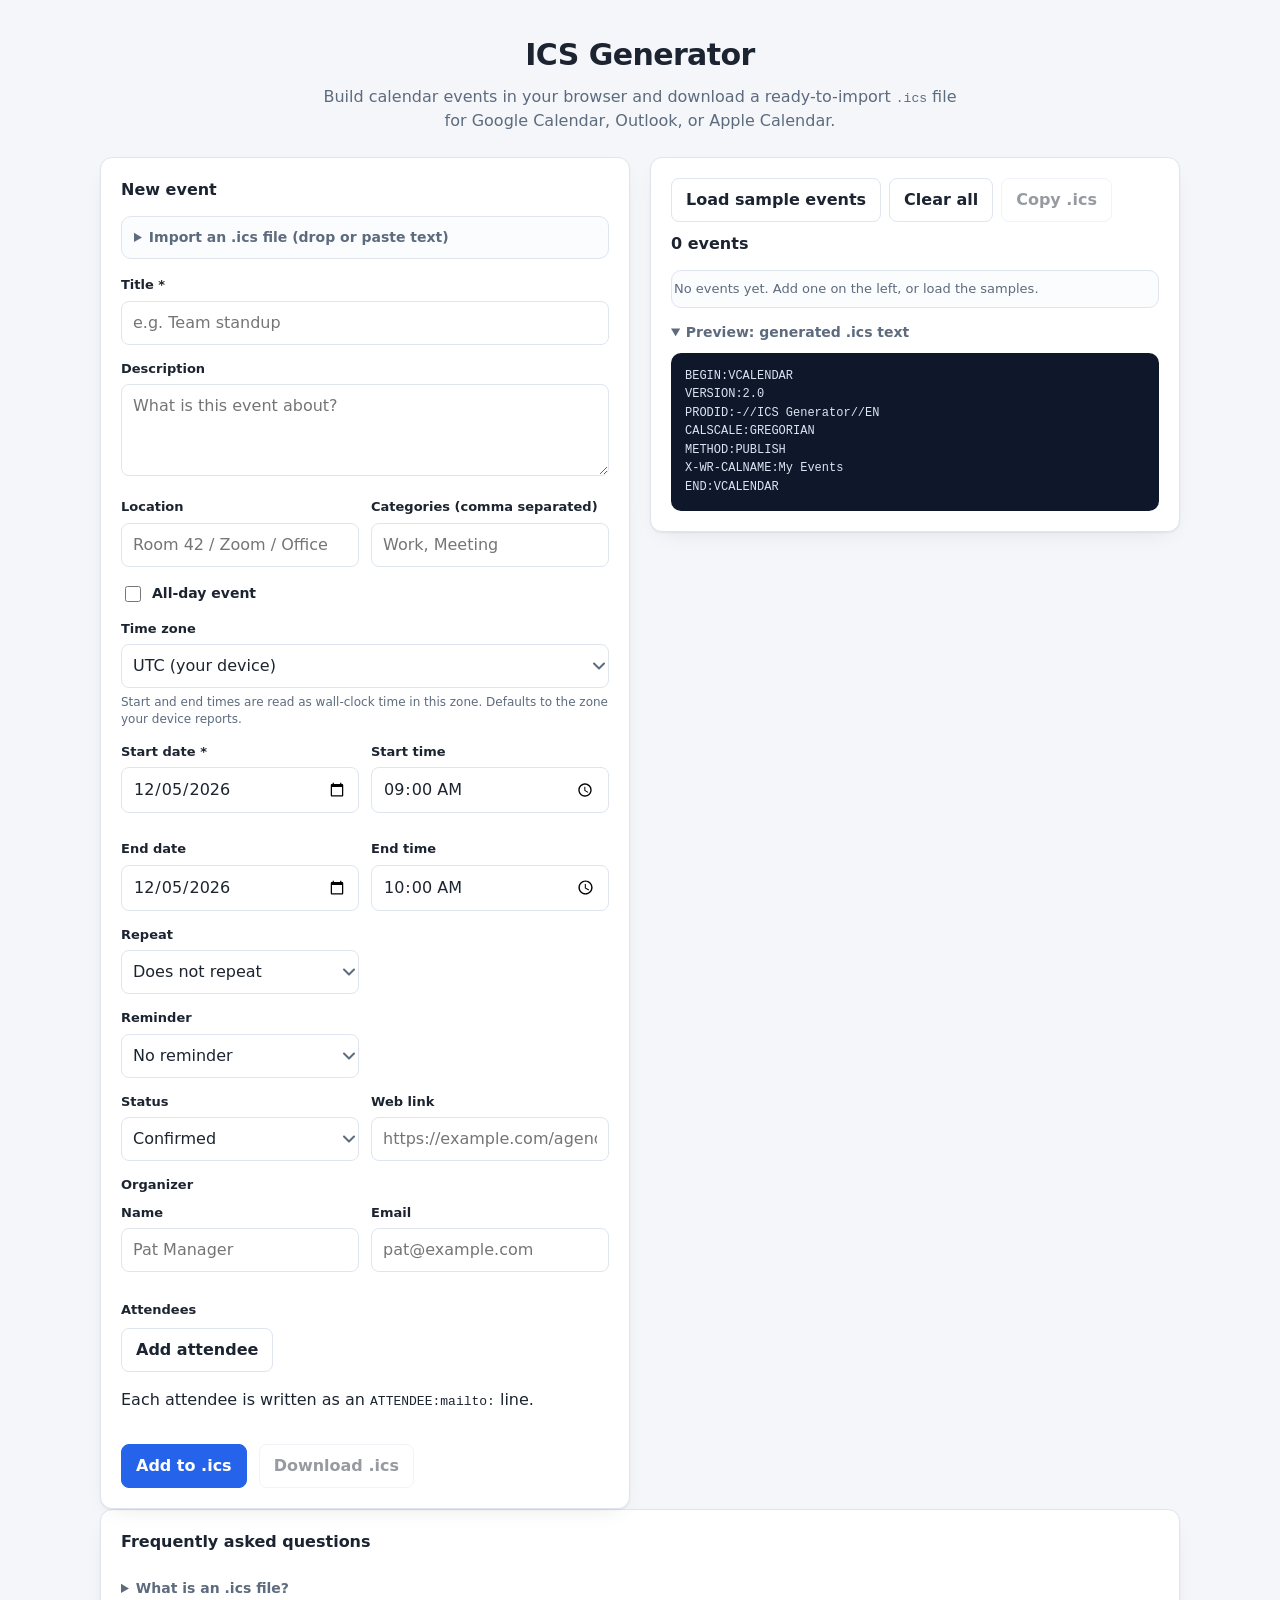
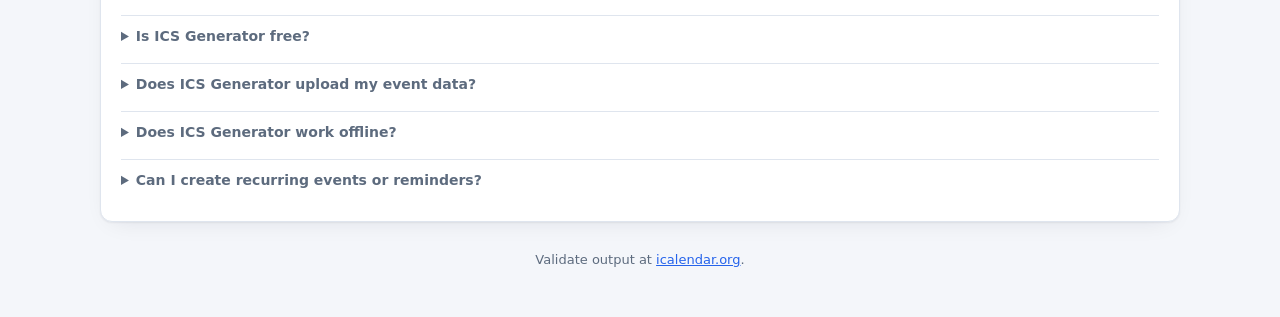
==== index.html @ cc7fb4f1 "ux: make the FAQ collapsible and trim the footer Each FAQ entry is now a <details> closed by default" ====
<!DOCTYPE html>
<html lang="en">
<head>
<meta charset="utf-8">
<meta name="viewport" content="width=device-width, initial-scale=1">
<!-- static.cloudflareinsights.com (beacon script) and cloudflareinsights.com
     (its reporting endpoint) are the only third-party sources allowed: they
     power the cookie-free Cloudflare Web Analytics visit counter that Pages
     auto-injects. It never sees form or event data. Remove both if analytics
     are ever disabled on the host. -->
<meta http-equiv="Content-Security-Policy" content="default-src 'none'; script-src 'self' file: https://static.cloudflareinsights.com; style-src 'self' file:; img-src data:; connect-src https://cloudflareinsights.com; font-src 'none'; object-src 'none'; base-uri 'none'; form-action 'none'">
<title>ICS Generator — Free iCalendar (.ics) Generator, No Sign-Up</title>
<meta name="description" content="Create iCalendar (.ics) files free in your browser. No sign-up, no uploads — import into Google Calendar, Outlook & Apple Calendar. 100% client-side.">
<!-- Canonical and social URLs target the live site: Cloudflare Pages. If you
     ever publish under a custom domain, update canonical/og:url/og:image. -->
<link rel="canonical" href="https://ics-gen.pages.dev/">
<meta property="og:type" content="website">
<meta property="og:site_name" content="ICS Generator">
<meta property="og:title" content="ICS Generator — Free iCalendar (.ics) Generator, No Sign-Up">
<meta property="og:description" content="Create iCalendar (.ics) files free in your browser. No sign-up, no uploads — import into Google Calendar, Outlook & Apple Calendar. 100% client-side.">
<meta property="og:url" content="https://ics-gen.pages.dev/">
<meta property="og:image" content="https://ics-gen.pages.dev/og-image.png">
<meta property="og:image:width" content="1200">
<meta property="og:image:height" content="630">
<meta property="og:image:alt" content="ICS Generator — free client-side iCalendar (.ics) generator">
<meta name="twitter:card" content="summary_large_image">
<meta name="twitter:title" content="ICS Generator — Free iCalendar (.ics) Generator, No Sign-Up">
<meta name="twitter:description" content="Create iCalendar (.ics) files free in your browser. No sign-up, no uploads — import into Google Calendar, Outlook & Apple Calendar.">
<meta name="twitter:image" content="https://ics-gen.pages.dev/og-image.png">
<!-- Empty data: favicon suppresses the default /favicon.ico request (no 404
     noise on static hosts, fully offline). If you ever add a real favicon
     file, extend img-src in the CSP above accordingly (it is data: only). -->
<link rel="icon" href="data:,">
<link rel="stylesheet" href="styles.css">

<script type="application/ld+json">
{
  "@context": "https://schema.org",
  "@type": "WebApplication",
  "name": "ICS Generator — Free iCalendar (.ics) Generator",
  "url": "https://ics-gen.pages.dev/",
  "description": "Free client-side iCalendar (.ics) file generator. Build calendar events in your browser and download a ready-to-import .ics file for Google Calendar, Outlook, or Apple Calendar. Nothing is uploaded.",
  "applicationCategory": "UtilityApplication",
  "operatingSystem": "Any (browser)",
  "browserRequirements": "Requires a modern browser (Blob, Intl.DateTimeFormat, Array.from)",
  "isAccessibleForFree": true,
  "offers": { "@type": "Offer", "price": "0", "priceCurrency": "USD" },
  "featureList": [
    "All-day, timed and multi-day events",
    "Recurring events (daily, weekly, monthly, yearly)",
    "Reminders (VALARM)",
    "Per-event reminder timing (minutes, hours, or days before the event)",
    "Attendees and organizer (mailto)",
    "URL, location, categories and status",
    "RFC 5545 escaping, 75-octet line folding, UTC/TZID timestamps",
    "Time zone selector (IANA names, defaults to your device zone)",
    "Import existing .ics files by drop, file picker, or pasted text",
    "Copies or downloads the .ics file; 100% client-side, no uploads"
  ]
}
</script>
<script type="application/ld+json">
{
  "@context": "https://schema.org",
  "@type": "FAQPage",
  "mainEntity": [
    {
      "@type": "Question",
      "name": "What is an .ics file?",
      "acceptedAnswer": { "@type": "Answer", "text": "An .ics file is the standard calendar format (RFC 5545) used to move events between calendars. Import it into Google Calendar, Outlook, Apple Calendar, or Thunderbird and the event appears in your calendar." }
    },
    {
      "@type": "Question",
      "name": "Is ICS Generator free?",
      "acceptedAnswer": { "@type": "Answer", "text": "Yes — free and open source (MIT), no sign-up and no account required." }
    },
    {
      "@type": "Question",
      "name": "Does ICS Generator upload my event data?",
      "acceptedAnswer": { "@type": "Answer", "text": "No. The page runs 100% in your browser — nothing you type ever leaves your device. The hosted site uses cookie-free Cloudflare Web Analytics to count visits (aggregate page views, referrers, and countries); your events and form data are never collected or sent anywhere." }
    },
    {
      "@type": "Question",
      "name": "Does ICS Generator work offline?",
      "acceptedAnswer": { "@type": "Answer", "text": "Yes. Open index.html directly from disk — zero requests of any kind. Hosted copies need no network for the app itself; the only extra request is Cloudflare's cookie-free visit counter." }
    },
    {
      "@type": "Question",
      "name": "Can I create recurring events or reminders?",
      "acceptedAnswer": { "@type": "Answer", "text": "Yes — daily, weekly, monthly and yearly recurrence with optional end dates, plus reminders set per event — minutes, hours, or days before the start (VALARM) — and all-day, timed and multi-day events with attendees." }
    }
  ]
}
</script>
</head>
<body>
<div class="wrap">
  <header>
    <h1>ICS Generator</h1>
    <p>Build calendar events in your browser and download a ready-to-import
    <code>.ics</code> file for Google Calendar, Outlook, or Apple Calendar.</p>
  </header>

  <main>
    <section class="panel" aria-labelledby="form-heading">
      <h2 id="form-heading">New event</h2>

      <details id="import-box">
        <summary>Import an .ics file (drop or paste text)</summary>
        <label id="drop-zone" class="drop-zone" for="import-file">
          <strong>Drop an .ics file here</strong>
          <span>or click to choose a file — nothing is uploaded</span>
          <input id="import-file" type="file" accept=".ics,text/calendar" hidden>
        </label>
        <div class="field">
          <label for="import-text">…or paste .ics text</label>
          <textarea id="import-text" rows="4" spellcheck="false" placeholder="BEGIN:VCALENDAR&#10;…&#10;END:VCALENDAR"></textarea>
        </div>
        <div class="form-actions">
          <button id="import-text-btn" class="btn" type="button">Import pasted text</button>
        </div>
        <p class="hint">Imported events are added to the list and preview; a
        single-event import also fills the form above.</p>
      </details>
      <p id="import-status" class="status-msg" role="status"></p>

      <form id="event-form" novalidate>
        <div class="field">
          <label for="title">Title *</label>
          <input id="title" type="text" placeholder="e.g. Team standup" required>
        </div>

        <div class="field">
          <label for="description">Description</label>
          <textarea id="description" rows="3" placeholder="What is this event about?"></textarea>
        </div>

        <div class="field-row">
          <div class="field">
            <label for="location">Location</label>
            <input id="location" type="text" placeholder="Room 42 / Zoom / Office">
          </div>
          <div class="field">
            <label for="categories">Categories (comma separated)</label>
            <input id="categories" type="text" placeholder="Work, Meeting">
          </div>
        </div>

        <label class="check"><input id="all-day" type="checkbox"> All-day event</label>

        <div class="field" id="field-timezone">
          <label for="timezone">Time zone</label>
          <select id="timezone" aria-describedby="timezone-hint"></select>
          <p class="hint" id="timezone-hint">Start and end times are read as wall-clock
          time in this zone. Defaults to the zone your device reports.</p>
        </div>

        <div class="field-row">
          <div class="field">
            <label for="start-date">Start date *</label>
            <input id="start-date" type="date" required>
          </div>
          <div class="field" id="field-start-time">
            <label for="start-time">Start time</label>
            <input id="start-time" type="time">
          </div>
          <div class="field">
            <label for="end-date">End date</label>
            <input id="end-date" type="date">
          </div>
          <div class="field" id="field-end-time">
            <label for="end-time">End time</label>
            <input id="end-time" type="time">
          </div>
        </div>

        <div class="field-row tri" id="recur-row">
          <div class="field">
            <label for="recur-freq">Repeat</label>
            <select id="recur-freq">
              <option value="NONE">Does not repeat</option>
              <option value="DAILY">Daily</option>
              <option value="WEEKLY">Weekly</option>
              <option value="MONTHLY">Monthly</option>
              <option value="YEARLY">Yearly</option>
            </select>
          </div>
          <div class="field" id="field-interval">
            <label for="recur-interval">Every …</label>
            <input id="recur-interval" type="number" min="1" max="99" value="1">
          </div>
          <div class="field" id="field-until">
            <label for="recur-until">Until (optional)</label>
            <input id="recur-until" type="date">
          </div>
        </div>

        <div class="field-row tri" id="reminder-row">
          <div class="field">
            <label for="reminder-toggle">Reminder</label>
            <select id="reminder-toggle">
              <option value="off" selected>No reminder</option>
              <option value="on">Remind me</option>
            </select>
          </div>
          <div class="field" id="field-reminder-value">
            <label for="reminder-value">Time before</label>
            <input id="reminder-value" type="number" min="1" max="999" step="1" value="10">
          </div>
          <div class="field" id="field-reminder-unit">
            <label for="reminder-unit">Unit</label>
            <select id="reminder-unit">
              <option value="minutes" selected>Minutes</option>
              <option value="hours">Hours</option>
              <option value="days">Days</option>
            </select>
          </div>
        </div>

        <div class="field-row">
          <div class="field">
            <label for="status">Status</label>
            <select id="status">
              <option value="CONFIRMED" selected>Confirmed</option>
              <option value="TENTATIVE">Tentative</option>
              <option value="CANCELLED">Cancelled</option>
            </select>
          </div>
          <div class="field">
            <label for="url">Web link</label>
            <input id="url" type="url" placeholder="https://example.com/agenda">
          </div>
        </div>

        <fieldset class="contact-group">
          <legend>Organizer</legend>
          <div class="field-row">
            <div class="field">
              <label for="organizer-name">Name</label>
              <input id="organizer-name" type="text" placeholder="Pat Manager">
            </div>
            <div class="field">
              <label for="organizer-email">Email</label>
              <input id="organizer-email" type="email" placeholder="pat@example.com">
            </div>
          </div>
        </fieldset>

        <fieldset class="contact-group">
          <legend>Attendees</legend>
          <div id="attendee-list"></div>
          <button id="add-attendee-btn" class="btn ghost" type="button">Add attendee</button>
          <p class="hint">Each attendee is written as an <code>ATTENDEE:mailto:</code> line.</p>
        </fieldset>

        <div class="form-actions">
          <button id="add-btn" type="submit" class="btn primary">Add to .ics</button>
          <button id="download-btn" class="btn" type="button" disabled>Download .ics</button>
          <span id="status-msg" class="status-msg" role="status"></span>
        </div>
      </form>
    </section>

    <section class="panel" aria-labelledby="list-heading">
      <div class="toolbar">
        <div class="toolbar-buttons">
          <button id="sample-btn" class="btn" type="button">Load sample events</button>
          <button id="clear-btn" class="btn ghost" type="button">Clear all</button>
          <button id="copy-btn" class="btn ghost" type="button" disabled>Copy .ics</button>
        </div>
        <h2 id="list-heading"><span id="event-count">0 events</span></h2>
      </div>

      <ul id="event-list">
        <li class="empty">No events yet. Add one on the left, or load the samples.</li>
      </ul>

      <details id="preview-box" open>
        <summary>Preview: generated .ics text</summary>
        <pre id="preview"></pre>
      </details>
    </section>
  </main>

  <section class="panel faq" aria-labelledby="faq-heading">
    <h2 id="faq-heading">Frequently asked questions</h2>

    <details class="faq-item">
      <summary>What is an .ics file?</summary>
      <p>An <code>.ics</code> file is the standard calendar format (RFC 5545) used to
      move events between calendars. Import it into Google Calendar, Outlook, Apple
      Calendar, or Thunderbird and the event appears in your calendar.</p>
    </details>

    <details class="faq-item">
      <summary>Is ICS Generator free?</summary>
      <p>Yes — free and open source (MIT), no sign-up and no account required.</p>
    </details>

    <details class="faq-item">
      <summary>Does ICS Generator upload my event data?</summary>
      <p>No. The page runs 100% in your browser — nothing you type ever leaves
      your device. The hosted site uses cookie-free
      <a href="https://developers.cloudflare.com/web-analytics/" target="_blank" rel="noopener noreferrer">Cloudflare Web Analytics</a>
      to count visits (aggregate page views, referrers, and countries); your
      events and form data are never collected or sent anywhere.</p>
    </details>

    <details class="faq-item">
      <summary>Does ICS Generator work offline?</summary>
      <p>Yes. Open <code>index.html</code> directly from disk — zero requests of
      any kind. Hosted copies need no network for the app itself; the only extra
      request is Cloudflare's cookie-free visit counter.</p>
    </details>

    <details class="faq-item">
      <summary>Can I create recurring events or reminders?</summary>
      <p>Yes — daily, weekly, monthly, and yearly recurrence with optional end dates,
      plus reminders set per event — minutes, hours, or days before the start — and
      all-day, timed, and multi-day events with attendees. In one .ics file each event
      carries its own reminder.</p>
    </details>
  </section>

  <footer>
    Validate output at <a href="https://icalendar.org/validator.html" target="_blank" rel="noopener noreferrer">icalendar.org</a>.
  </footer>
</div>

<script src="ics.js"></script>
<script src="ics-parse.js"></script>
<script src="app.js"></script>
</body>
</html>
---- styles.css ----
:root {
  --bg: #f4f6fa;
  --panel: #ffffff;
  --text: #1b2430;
  --muted: #5d6b7e;
  --accent: #2563eb;
  --accent-strong: #1d4ed8;
  --accent-soft: #e8effc;
  --border: #dfe5ee;
  --danger: #dc2626;
  --code-bg: #0f172a;
  --code-text: #dbe4f1;
  --radius: 12px;
  --shadow: 0 1px 2px rgba(16, 24, 40, 0.06), 0 8px 24px -12px rgba(16, 24, 40, 0.12);
}

* { box-sizing: border-box; }

html, body { margin: 0; padding: 0; }

body {
  font-family: system-ui, -apple-system, "Segoe UI", Roboto, "Helvetica Neue", Arial, sans-serif;
  background: var(--bg);
  color: var(--text);
  line-height: 1.5;
  padding: 24px 16px 48px;
}

.wrap { max-width: 1080px; margin: 0 auto; }

header { text-align: center; margin: 8px 0 24px; }
header h1 { margin: 0 0 8px; font-size: 30px; letter-spacing: -0.02em; }
header p { margin: 0 auto; max-width: 660px; color: var(--muted); }

main {
  display: grid;
  grid-template-columns: minmax(0, 1fr) minmax(0, 1fr);
  gap: 20px;
  align-items: start;
}
@media (max-width: 920px) { main { grid-template-columns: 1fr; } }

.panel {
  background: var(--panel);
  border: 1px solid var(--border);
  border-radius: var(--radius);
  box-shadow: var(--shadow);
  padding: 20px;
}
.panel h2 { margin: 0 0 14px; font-size: 16px; }

.field { margin-bottom: 14px; }
.field label { display: block; font-size: 13px; font-weight: 600; margin-bottom: 6px; }
.field input,
.field select,
.field textarea {
  width: 100%;
  padding: 9px 11px;
  border: 1px solid var(--border);
  border-radius: 8px;
  font: inherit;
  color: inherit;
  background: #fff;
}
.field input:focus,
.field select:focus,
.field textarea:focus {
  outline: none;
  border-color: var(--accent);
  box-shadow: 0 0 0 3px rgba(37, 99, 235, 0.15);
}
/* Custom select chevron: the native arrow sits flush against the right
 * border; drawing our own lets us keep a few px of padding to its right and
 * reserves matching text room via padding-right on every select. */
.field select {
  appearance: none;
  -webkit-appearance: none;
  padding-right: 30px;
  background: #fff url("data:image/svg+xml,%3Csvg xmlns='http://www.w3.org/2000/svg' width='12' height='8' viewBox='0 0 12 8'%3E%3Cpath d='M1 1.5l5 5 5-5' fill='none' stroke='%235d6b7e' stroke-width='2' stroke-linecap='round' stroke-linejoin='round'/%3E%3C/svg%3E") no-repeat right 3px center;
}
textarea { resize: vertical; }
.field .hint { margin: 6px 0 0; font-size: 12px; line-height: 1.4; color: var(--muted); }

/* Import panel */
#import-box {
  margin: 0 0 16px;
  border: 1px solid var(--border);
  border-radius: 10px;
  padding: 0 12px;
  background: #fbfcfe;
}
#import-box > summary { padding: 10px 0; }
#import-box[open] > summary { margin-bottom: 12px; }
.drop-zone {
  display: flex;
  flex-direction: column;
  align-items: center;
  gap: 4px;
  text-align: center;
  padding: 18px 12px;
  border: 1.5px dashed var(--border);
  border-radius: 10px;
  background: #fff;
  color: var(--muted);
  cursor: pointer;
  font-size: 13px;
  margin-bottom: 14px;
}
.drop-zone strong { color: var(--text); font-size: 14px; }
.drop-zone.dragging { border-color: var(--accent); background: var(--accent-soft); }
#import-text { font: 12px/1.5 ui-monospace, SFMono-Regular, Menlo, Consolas, monospace; }
#import-status { margin: 0 0 14px; }
#import-status:empty { display: none; }

.field-row { display: grid; grid-template-columns: 1fr 1fr; gap: 12px; }
.field-row.tri { grid-template-columns: repeat(3, 1fr); }
/* When a tri row is down to its select alone (repeat "Does not repeat",
 * reminder "No reminder"), span a two-column-style width — the same as the
 * Status select — instead of the first third of the row, which clips the
 * "Does not repeat" label. */
.field-row.tri.single { grid-template-columns: 1fr; }
@media (min-width: 561px) { .field-row.tri.single { max-width: calc(50% - 6px); } }
@media (max-width: 560px) {
  .field-row, .field-row.tri { grid-template-columns: 1fr; }
}

.check {
  display: flex;
  align-items: center;
  gap: 8px;
  font-size: 14px;
  font-weight: 600;
  margin: 2px 0 14px;
  cursor: pointer;
}
.check input { width: 16px; height: 16px; accent-color: var(--accent); }

/* Organizer + attendees */
.contact-group { border: 0; margin: 0 0 14px; padding: 0; min-width: 0; }
.contact-group legend { font-size: 13px; font-weight: 600; padding: 0; margin-bottom: 8px; }
#attendee-list { display: flex; flex-direction: column; gap: 8px; margin-bottom: 10px; }
#attendee-list:empty { margin-bottom: 0; }
.attendee-row {
  display: grid;
  grid-template-columns: 1fr 1.2fr;
  gap: 8px;
  padding: 10px;
  border: 1px solid var(--border);
  border-radius: 10px;
  background: #fbfcfe;
}
.attendee-row .field { margin-bottom: 0; }
.att-rsvp {
  display: flex;
  align-items: center;
  gap: 6px;
  font-size: 13px;
  font-weight: 600;
  color: var(--muted);
  cursor: pointer;
}
.att-rsvp input { width: 16px; height: 16px; accent-color: var(--accent); }
.att-remove { justify-self: end; align-self: center; padding: 7px 10px; font-size: 13px; }

.form-actions { display: flex; align-items: center; gap: 12px; margin-top: 16px; flex-wrap: wrap; }

.btn {
  font: inherit;
  font-weight: 600;
  padding: 9px 14px;
  border-radius: 8px;
  border: 1px solid var(--border);
  background: #fff;
  color: var(--text);
  cursor: pointer;
  transition: background 0.15s, border-color 0.15s;
}
.btn:hover { border-color: #c9d3e2; }
.btn.primary { background: var(--accent); border-color: var(--accent); color: #fff; }
.btn.primary:hover { background: var(--accent-strong); }
.btn.ghost { background: transparent; }
.btn.copied { background: var(--accent); border-color: var(--accent); color: #fff; }
#copy-btn { min-width: 92px; }
.btn:disabled { opacity: 0.45; cursor: not-allowed; }

.toolbar {
  display: flex;
  flex-direction: column;
  align-items: flex-start;
  gap: 10px;
  margin-bottom: 14px;
}
.toolbar h2 { margin: 0; }
.toolbar-buttons { display: flex; gap: 8px; flex-wrap: wrap; }

#event-list { list-style: none; margin: 0 0 14px; padding: 0; }
#event-list li {
  display: flex;
  align-items: center;
  justify-content: space-between;
  gap: 12px;
  border: 1px solid var(--border);
  border-radius: 10px;
  padding: 10px 12px;
  margin-bottom: 8px;
  background: #fbfcfe;
}
#event-list .event-info { min-width: 0; }
#event-list strong { display: block; font-size: 14px; }
#event-list small {
  color: var(--muted);
  font-size: 12.5px;
  display: block;
  margin-top: 2px;
  overflow-wrap: anywhere;
}
#event-list .btn { flex: none; padding: 6px 10px; font-size: 13px; }
#event-list .empty { color: var(--muted); font-size: 13px; padding: 8px 2px; }

details { margin-top: 6px; }
summary { cursor: pointer; font-size: 14px; font-weight: 600; color: var(--muted); }
summary:hover { color: var(--text); }
pre {
  background: var(--code-bg);
  color: var(--code-text);
  border-radius: 10px;
  padding: 14px;
  overflow: auto;
  font: 12px/1.55 ui-monospace, SFMono-Regular, Menlo, Consolas, monospace;
  margin: 10px 0 0;
  max-height: 340px;
  white-space: pre;
}

.status-msg { font-size: 13px; color: var(--muted); }
.status-msg.error { color: var(--danger); }

footer { text-align: center; color: var(--muted); font-size: 13px; margin-top: 28px; }
footer a { color: var(--accent); }

[hidden] { display: none !important; }

.panel.faq .faq-item { border-top: 1px solid var(--border); }
.panel.faq .faq-item:first-of-type { border-top: 0; }
.panel.faq summary { padding: 10px 0; }
.panel.faq .faq-item p { margin: 0 0 12px; color: var(--muted); font-size: 13.5px; }
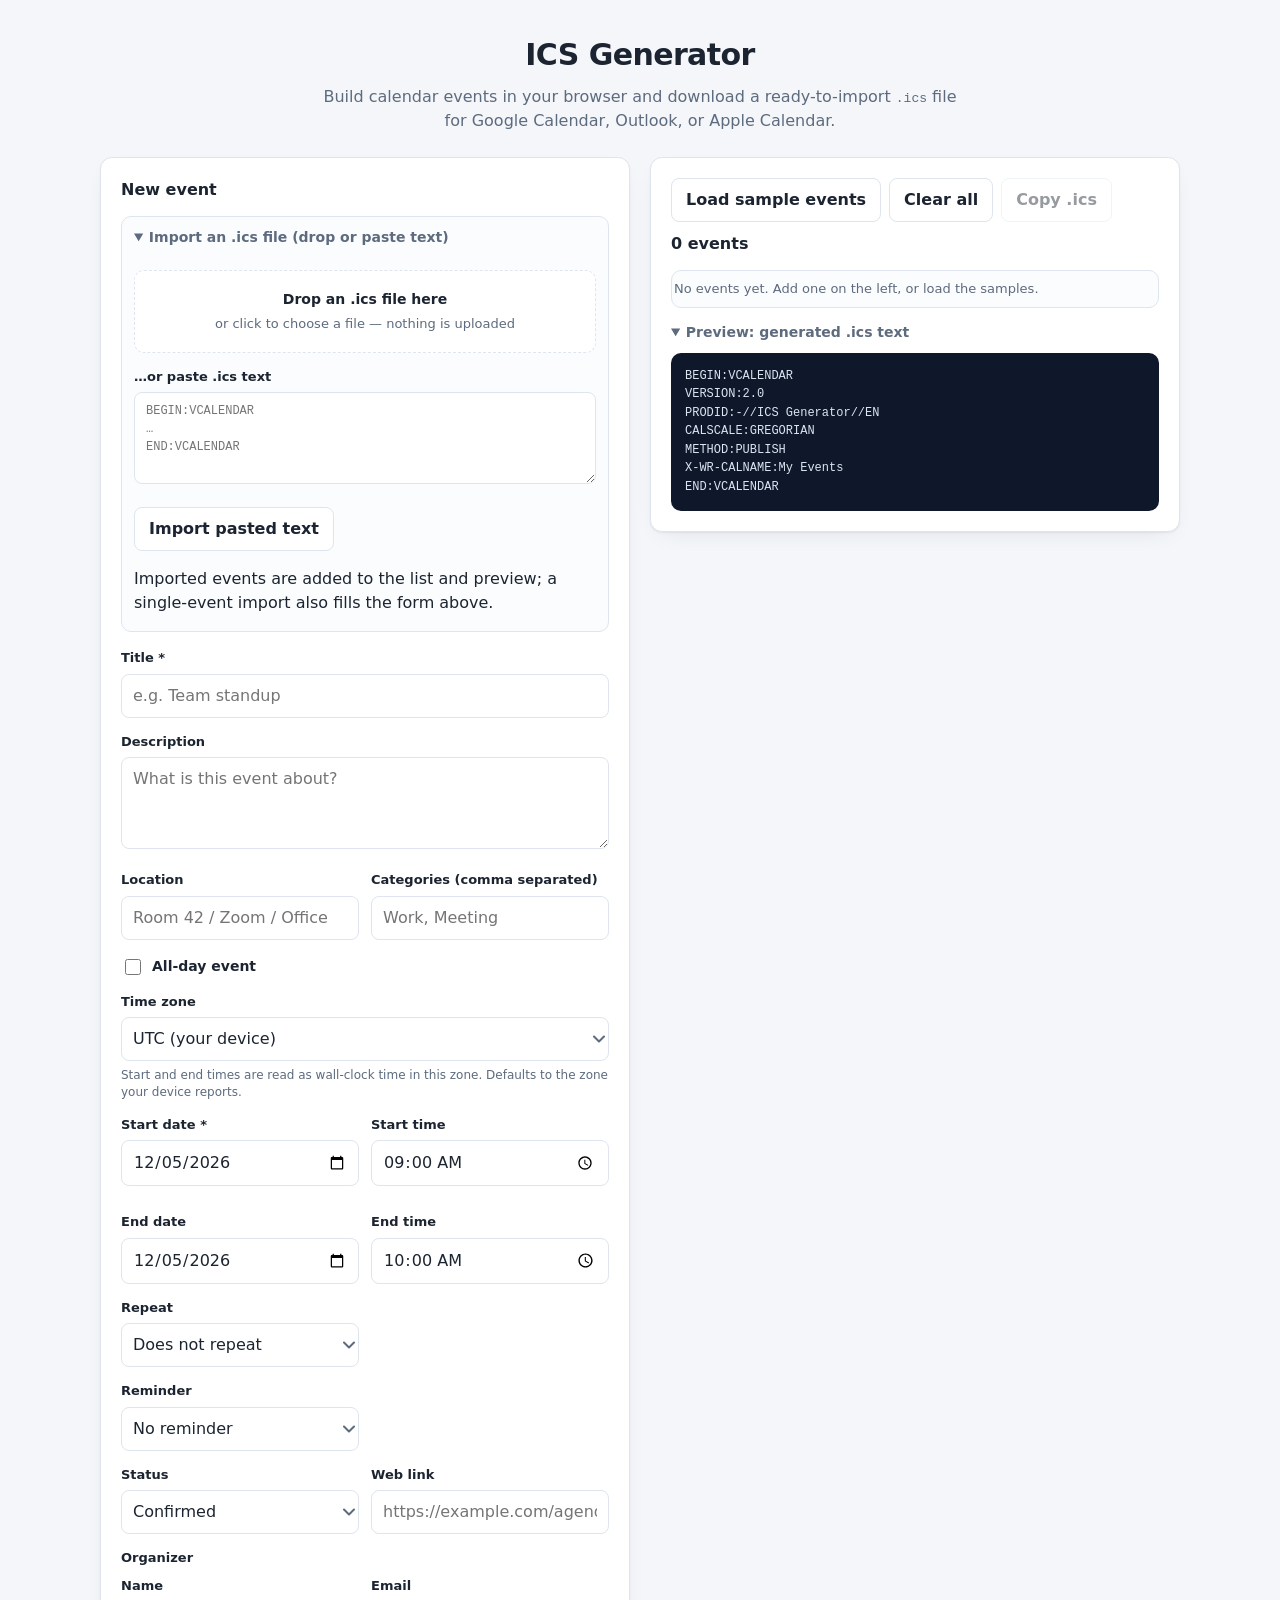
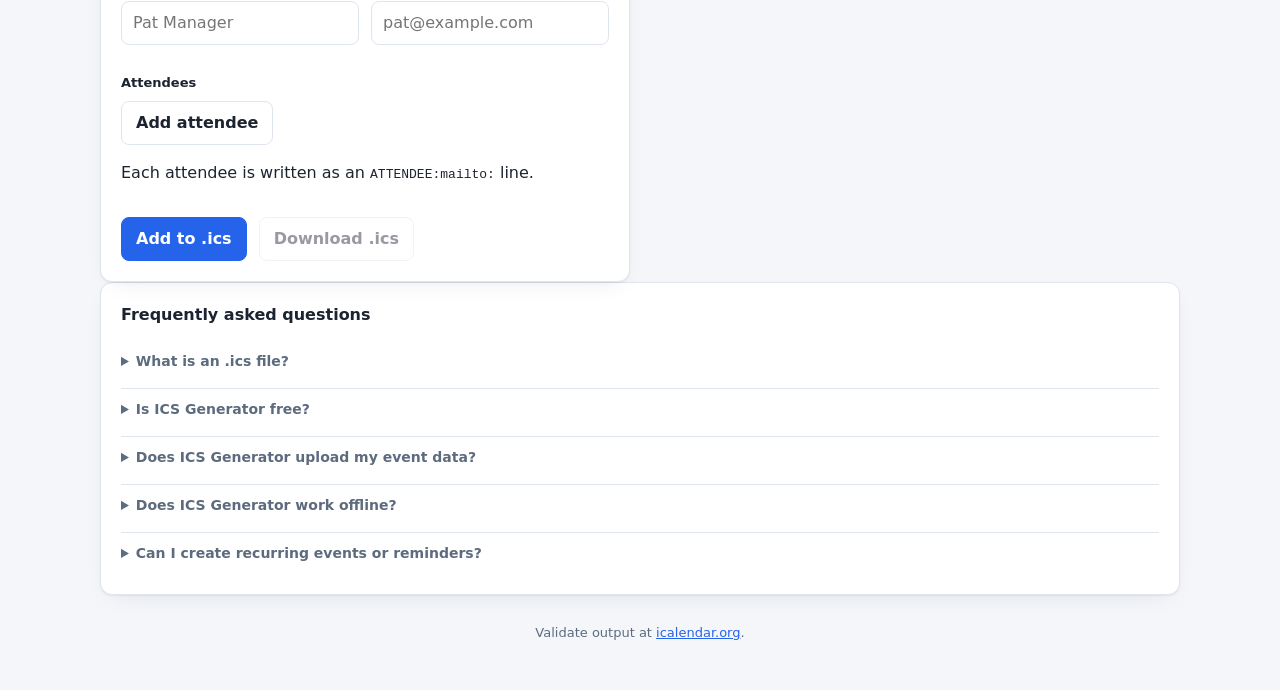
==== commit 23db40fa: "ux: open the import panel on page load The import details starts expanded so the drop zone and paste" ====
--- a/index.html
+++ b/index.html
@@ -3,16 +3,9 @@
 <head>
 <meta charset="utf-8">
 <meta name="viewport" content="width=device-width, initial-scale=1">
-<!-- static.cloudflareinsights.com (beacon script) and cloudflareinsights.com
-     (its reporting endpoint) are the only third-party sources allowed: they
-     power the cookie-free Cloudflare Web Analytics visit counter that Pages
-     auto-injects. It never sees form or event data. Remove both if analytics
-     are ever disabled on the host. -->
 <meta http-equiv="Content-Security-Policy" content="default-src 'none'; script-src 'self' file: https://static.cloudflareinsights.com; style-src 'self' file:; img-src data:; connect-src https://cloudflareinsights.com; font-src 'none'; object-src 'none'; base-uri 'none'; form-action 'none'">
 <title>ICS Generator — Free iCalendar (.ics) Generator, No Sign-Up</title>
 <meta name="description" content="Create iCalendar (.ics) files free in your browser. No sign-up, no uploads — import into Google Calendar, Outlook & Apple Calendar. 100% client-side.">
-<!-- Canonical and social URLs target the live site: Cloudflare Pages. If you
-     ever publish under a custom domain, update canonical/og:url/og:image. -->
 <link rel="canonical" href="https://ics-gen.pages.dev/">
 <meta property="og:type" content="website">
 <meta property="og:site_name" content="ICS Generator">
@@ -27,9 +20,6 @@
 <meta name="twitter:title" content="ICS Generator — Free iCalendar (.ics) Generator, No Sign-Up">
 <meta name="twitter:description" content="Create iCalendar (.ics) files free in your browser. No sign-up, no uploads — import into Google Calendar, Outlook & Apple Calendar.">
 <meta name="twitter:image" content="https://ics-gen.pages.dev/og-image.png">
-<!-- Empty data: favicon suppresses the default /favicon.ico request (no 404
-     noise on static hosts, fully offline). If you ever add a real favicon
-     file, extend img-src in the CSP above accordingly (it is data: only). -->
 <link rel="icon" href="data:,">
 <link rel="stylesheet" href="styles.css">
 
@@ -105,7 +95,7 @@
     <section class="panel" aria-labelledby="form-heading">
       <h2 id="form-heading">New event</h2>
 
-      <details id="import-box">
+      <details id="import-box" open>
         <summary>Import an .ics file (drop or paste text)</summary>
         <label id="drop-zone" class="drop-zone" for="import-file">
           <strong>Drop an .ics file here</strong>
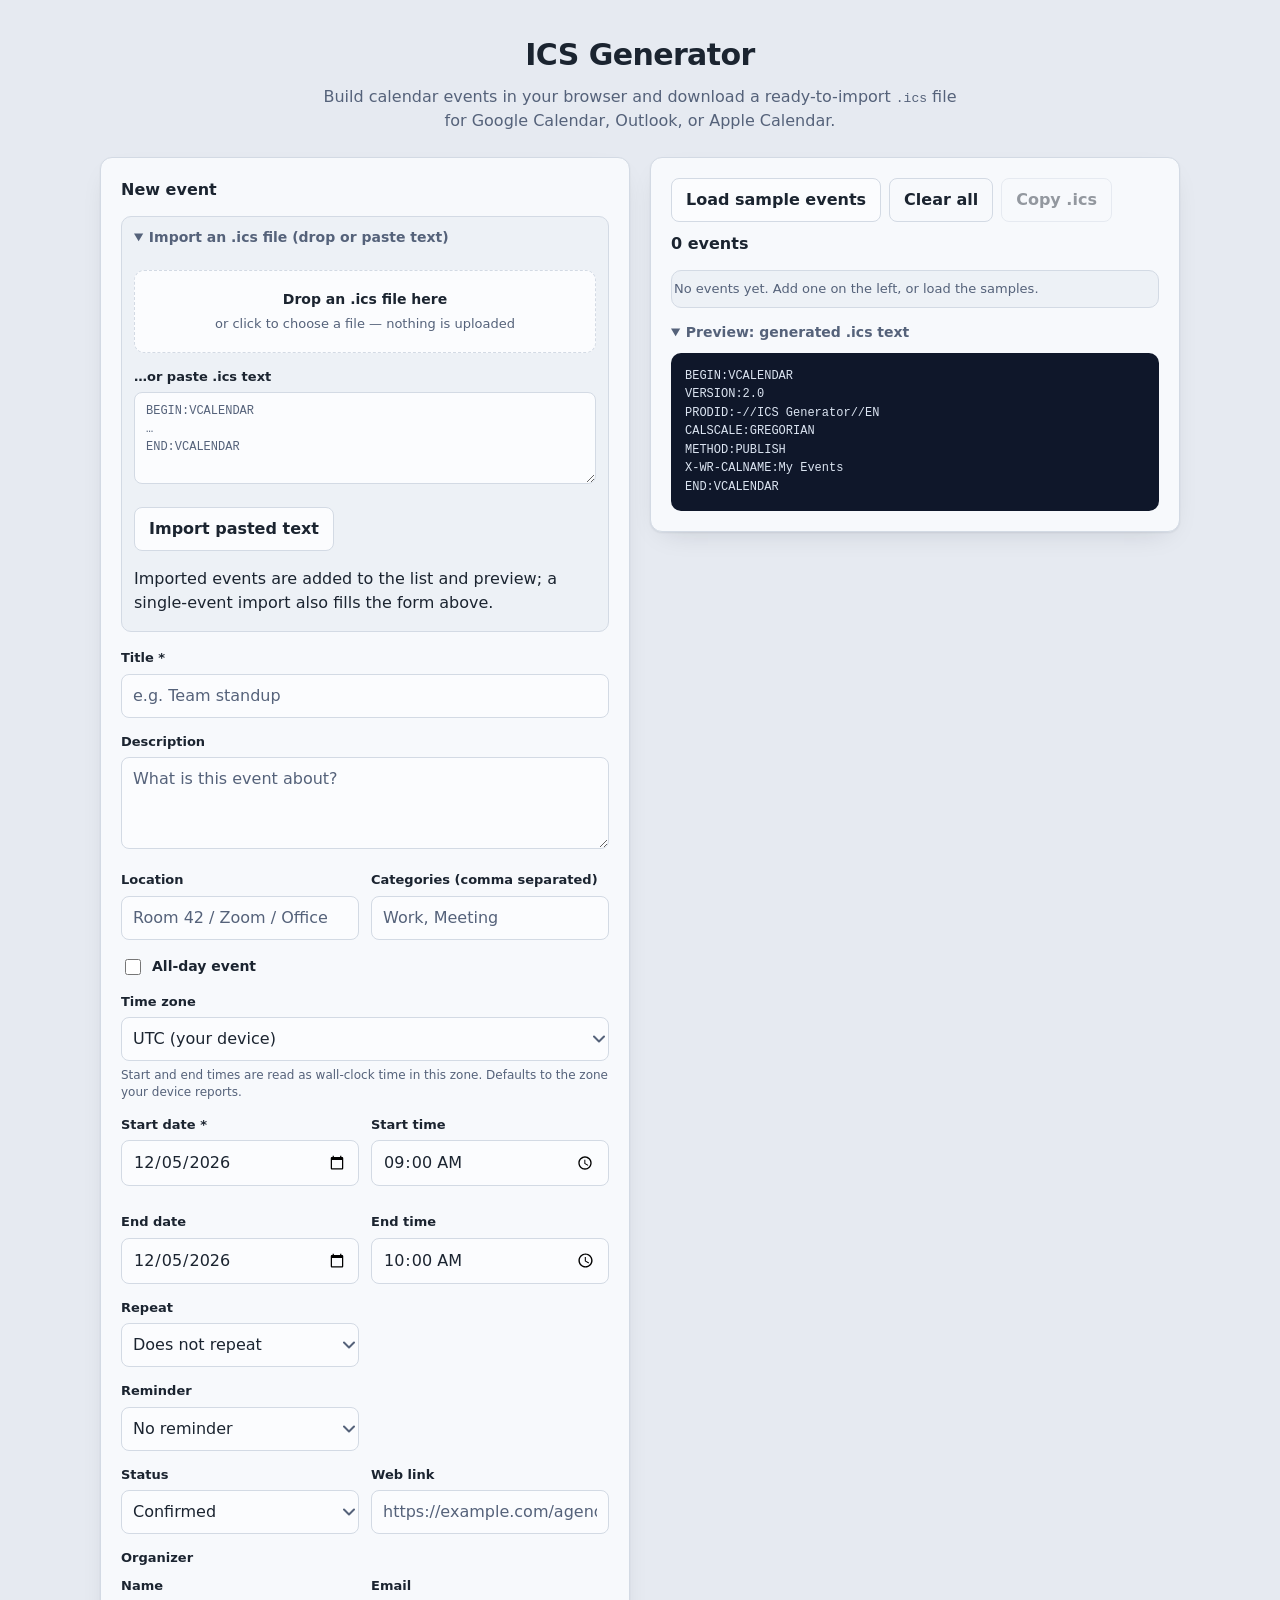
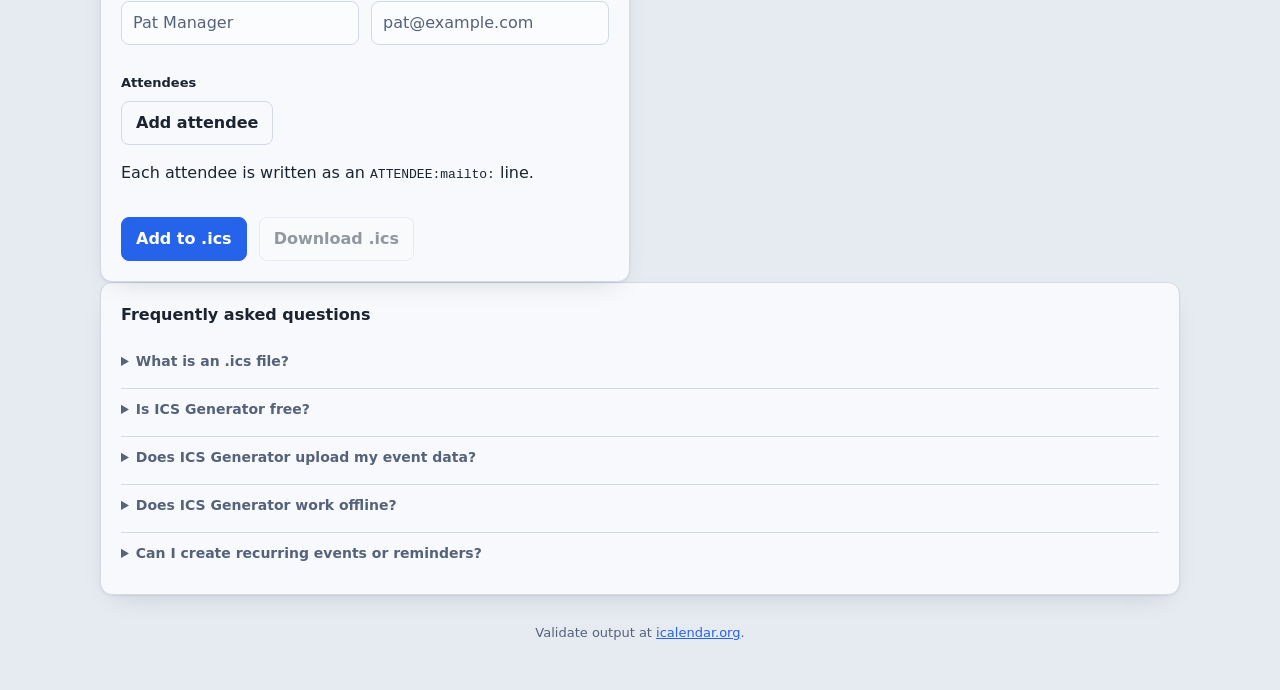
==== commit 04166601: "style: slightly darker light theme with AA-contrast text Shift the palette down from near-white to a" ====
--- a/index.html
+++ b/index.html
@@ -3,6 +3,7 @@
 <head>
 <meta charset="utf-8">
 <meta name="viewport" content="width=device-width, initial-scale=1">
+<meta name="theme-color" content="#e6eaf1">
 <meta http-equiv="Content-Security-Policy" content="default-src 'none'; script-src 'self' file: https://static.cloudflareinsights.com; style-src 'self' file:; img-src data:; connect-src https://cloudflareinsights.com; font-src 'none'; object-src 'none'; base-uri 'none'; form-action 'none'">
 <title>ICS Generator — Free iCalendar (.ics) Generator, No Sign-Up</title>
 <meta name="description" content="Create iCalendar (.ics) files free in your browser. No sign-up, no uploads — import into Google Calendar, Outlook & Apple Calendar. 100% client-side.">
--- a/styles.css
+++ b/styles.css
@@ -1,17 +1,26 @@
+/*
+ * A soft, slightly-dark light theme. Three surface levels keep depth without
+ * going full dark: --bg (page) → --panel (cards) → --surface (inset rows,
+ * import box) → --field (inputs/buttons). Text pairs were chosen to clear
+ * WCAG AA (≥4.5:1) for body/small text and muted text on every surface.
+ */
 :root {
-  --bg: #f4f6fa;
-  --panel: #ffffff;
+  --bg: #e6eaf1;
+  --panel: #f7f9fc;
+  --surface: #edf1f6;
+  --field: #fbfcfe;
   --text: #1b2430;
-  --muted: #5d6b7e;
+  --muted: #55627a;
   --accent: #2563eb;
   --accent-strong: #1d4ed8;
-  --accent-soft: #e8effc;
-  --border: #dfe5ee;
-  --danger: #dc2626;
+  --accent-soft: #d9e5fb;
+  --border: #d3dae4;
+  --border-strong: #bcc6d5;
+  --danger: #b42318;
   --code-bg: #0f172a;
   --code-text: #dbe4f1;
   --radius: 12px;
-  --shadow: 0 1px 2px rgba(16, 24, 40, 0.06), 0 8px 24px -12px rgba(16, 24, 40, 0.12);
+  --shadow: 0 1px 2px rgba(16, 24, 40, 0.07), 0 10px 28px -14px rgba(16, 24, 40, 0.18);
 }
 
 * { box-sizing: border-box; }
@@ -60,8 +69,10 @@
   border-radius: 8px;
   font: inherit;
   color: inherit;
-  background: #fff;
-}
+  background: var(--field);
+}
+.field input::placeholder,
+.field textarea::placeholder { color: var(--muted); opacity: 1; }
 .field input:focus,
 .field select:focus,
 .field textarea:focus {
@@ -76,7 +87,7 @@
   appearance: none;
   -webkit-appearance: none;
   padding-right: 30px;
-  background: #fff url("data:image/svg+xml,%3Csvg xmlns='http://www.w3.org/2000/svg' width='12' height='8' viewBox='0 0 12 8'%3E%3Cpath d='M1 1.5l5 5 5-5' fill='none' stroke='%235d6b7e' stroke-width='2' stroke-linecap='round' stroke-linejoin='round'/%3E%3C/svg%3E") no-repeat right 3px center;
+  background: var(--field) url("data:image/svg+xml,%3Csvg xmlns='http://www.w3.org/2000/svg' width='12' height='8' viewBox='0 0 12 8'%3E%3Cpath d='M1 1.5l5 5 5-5' fill='none' stroke='%2355627a' stroke-width='2' stroke-linecap='round' stroke-linejoin='round'/%3E%3C/svg%3E") no-repeat right 3px center;
 }
 textarea { resize: vertical; }
 .field .hint { margin: 6px 0 0; font-size: 12px; line-height: 1.4; color: var(--muted); }
@@ -87,7 +98,7 @@
   border: 1px solid var(--border);
   border-radius: 10px;
   padding: 0 12px;
-  background: #fbfcfe;
+  background: var(--surface);
 }
 #import-box > summary { padding: 10px 0; }
 #import-box[open] > summary { margin-bottom: 12px; }
@@ -100,7 +111,7 @@
   padding: 18px 12px;
   border: 1.5px dashed var(--border);
   border-radius: 10px;
-  background: #fff;
+  background: var(--field);
   color: var(--muted);
   cursor: pointer;
   font-size: 13px;
@@ -147,7 +158,7 @@
   padding: 10px;
   border: 1px solid var(--border);
   border-radius: 10px;
-  background: #fbfcfe;
+  background: var(--surface);
 }
 .attendee-row .field { margin-bottom: 0; }
 .att-rsvp {
@@ -170,12 +181,12 @@
   padding: 9px 14px;
   border-radius: 8px;
   border: 1px solid var(--border);
-  background: #fff;
+  background: var(--field);
   color: var(--text);
   cursor: pointer;
   transition: background 0.15s, border-color 0.15s;
 }
-.btn:hover { border-color: #c9d3e2; }
+.btn:hover { border-color: var(--border-strong); }
 .btn.primary { background: var(--accent); border-color: var(--accent); color: #fff; }
 .btn.primary:hover { background: var(--accent-strong); }
 .btn.ghost { background: transparent; }
@@ -203,7 +214,7 @@
   border-radius: 10px;
   padding: 10px 12px;
   margin-bottom: 8px;
-  background: #fbfcfe;
+  background: var(--surface);
 }
 #event-list .event-info { min-width: 0; }
 #event-list strong { display: block; font-size: 14px; }
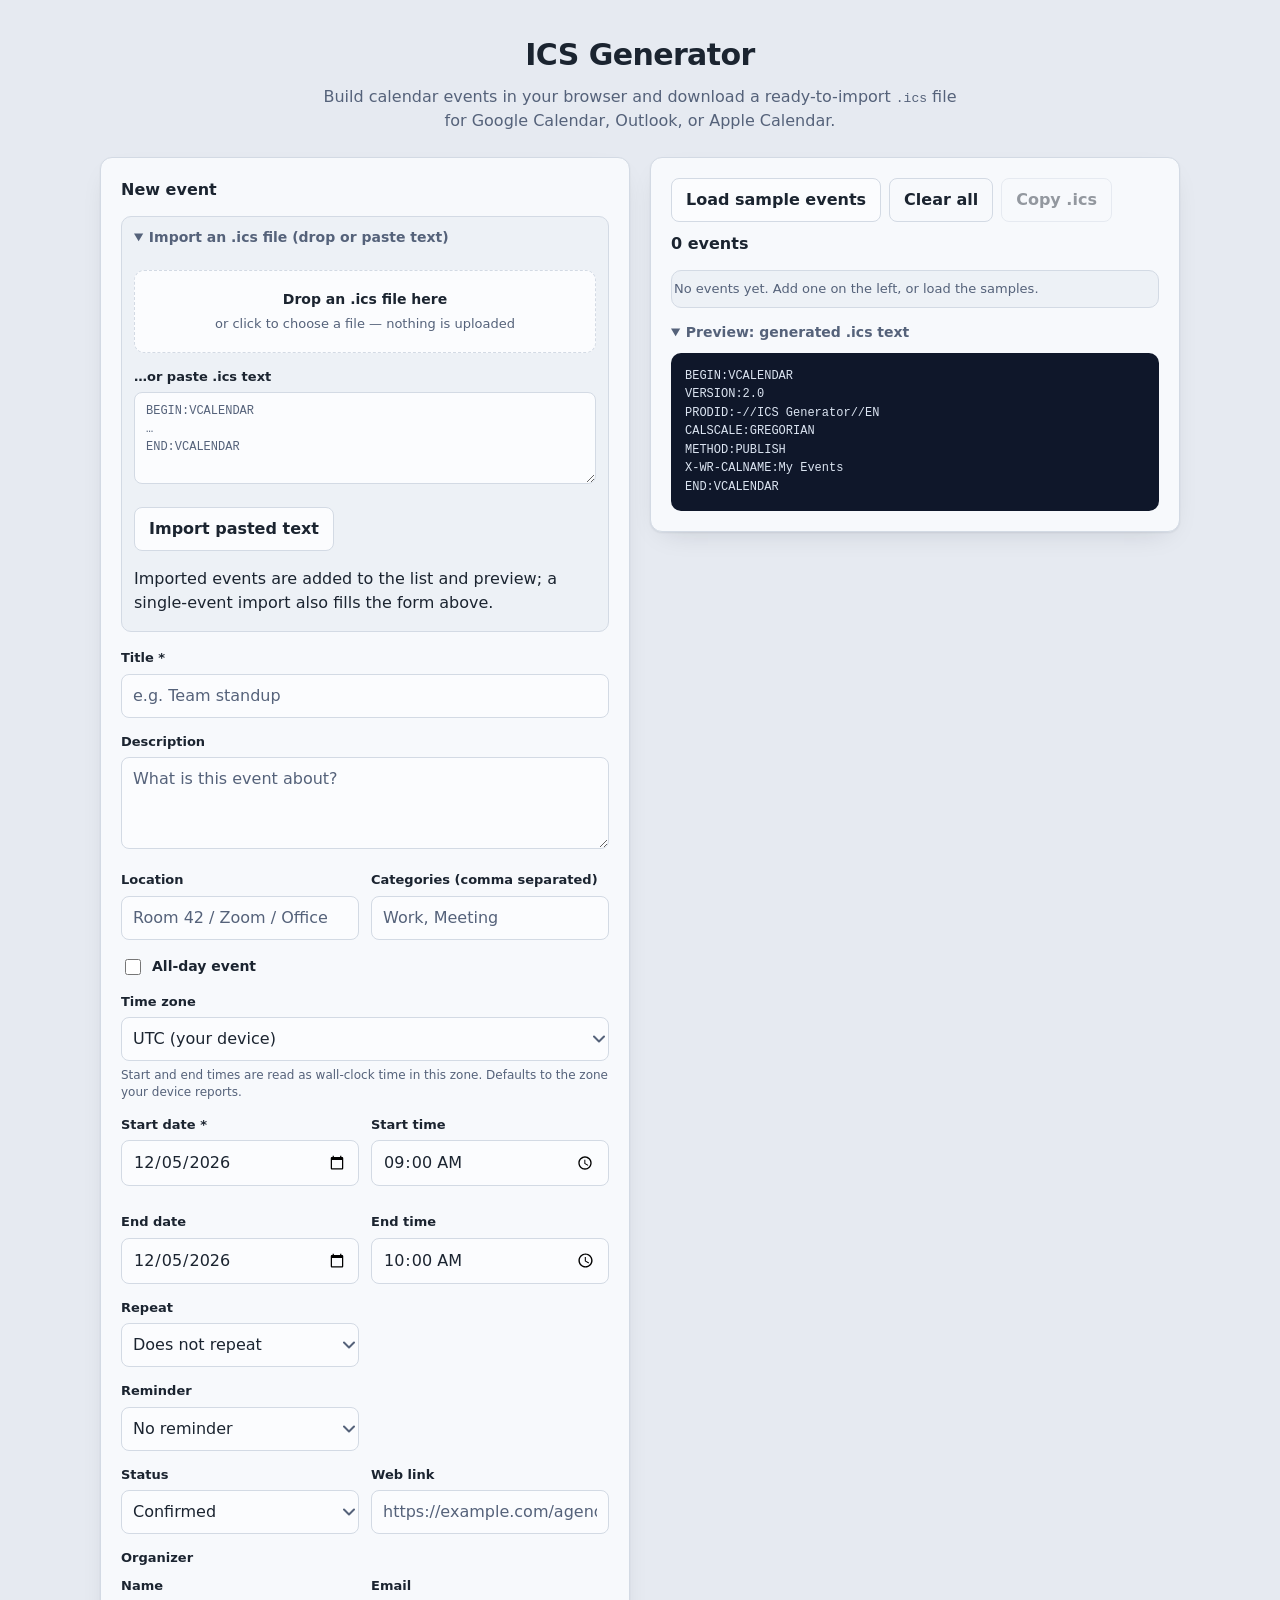
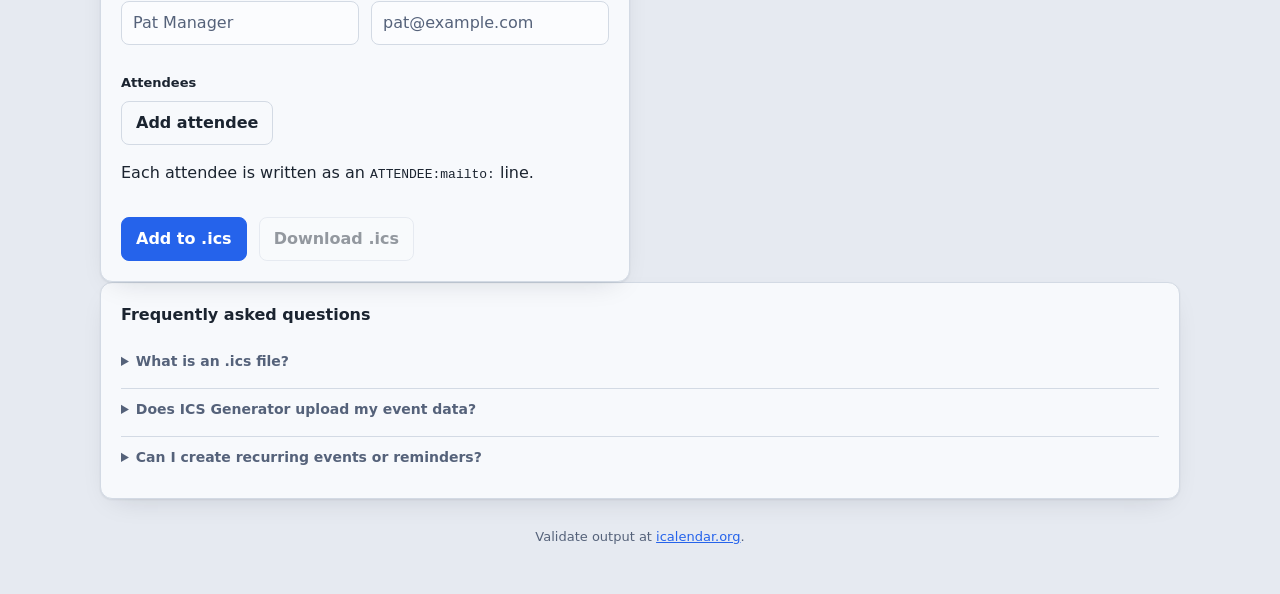
==== commit 8a0fc05b: "docs: remove the free and offline FAQ entries Drop 'Is ICS Generator free?' (the repo is private, so" ====
--- a/index.html
+++ b/index.html
@@ -62,18 +62,8 @@
     },
     {
       "@type": "Question",
-      "name": "Is ICS Generator free?",
-      "acceptedAnswer": { "@type": "Answer", "text": "Yes — free and open source (MIT), no sign-up and no account required." }
-    },
-    {
-      "@type": "Question",
       "name": "Does ICS Generator upload my event data?",
       "acceptedAnswer": { "@type": "Answer", "text": "No. The page runs 100% in your browser — nothing you type ever leaves your device. The hosted site uses cookie-free Cloudflare Web Analytics to count visits (aggregate page views, referrers, and countries); your events and form data are never collected or sent anywhere." }
-    },
-    {
-      "@type": "Question",
-      "name": "Does ICS Generator work offline?",
-      "acceptedAnswer": { "@type": "Answer", "text": "Yes. Open index.html directly from disk — zero requests of any kind. Hosted copies need no network for the app itself; the only extra request is Cloudflare's cookie-free visit counter." }
     },
     {
       "@type": "Question",
@@ -284,24 +274,12 @@
     </details>
 
     <details class="faq-item">
-      <summary>Is ICS Generator free?</summary>
-      <p>Yes — free and open source (MIT), no sign-up and no account required.</p>
-    </details>
-
-    <details class="faq-item">
       <summary>Does ICS Generator upload my event data?</summary>
       <p>No. The page runs 100% in your browser — nothing you type ever leaves
       your device. The hosted site uses cookie-free
       <a href="https://developers.cloudflare.com/web-analytics/" target="_blank" rel="noopener noreferrer">Cloudflare Web Analytics</a>
       to count visits (aggregate page views, referrers, and countries); your
       events and form data are never collected or sent anywhere.</p>
-    </details>
-
-    <details class="faq-item">
-      <summary>Does ICS Generator work offline?</summary>
-      <p>Yes. Open <code>index.html</code> directly from disk — zero requests of
-      any kind. Hosted copies need no network for the app itself; the only extra
-      request is Cloudflare's cookie-free visit counter.</p>
     </details>
 
     <details class="faq-item">
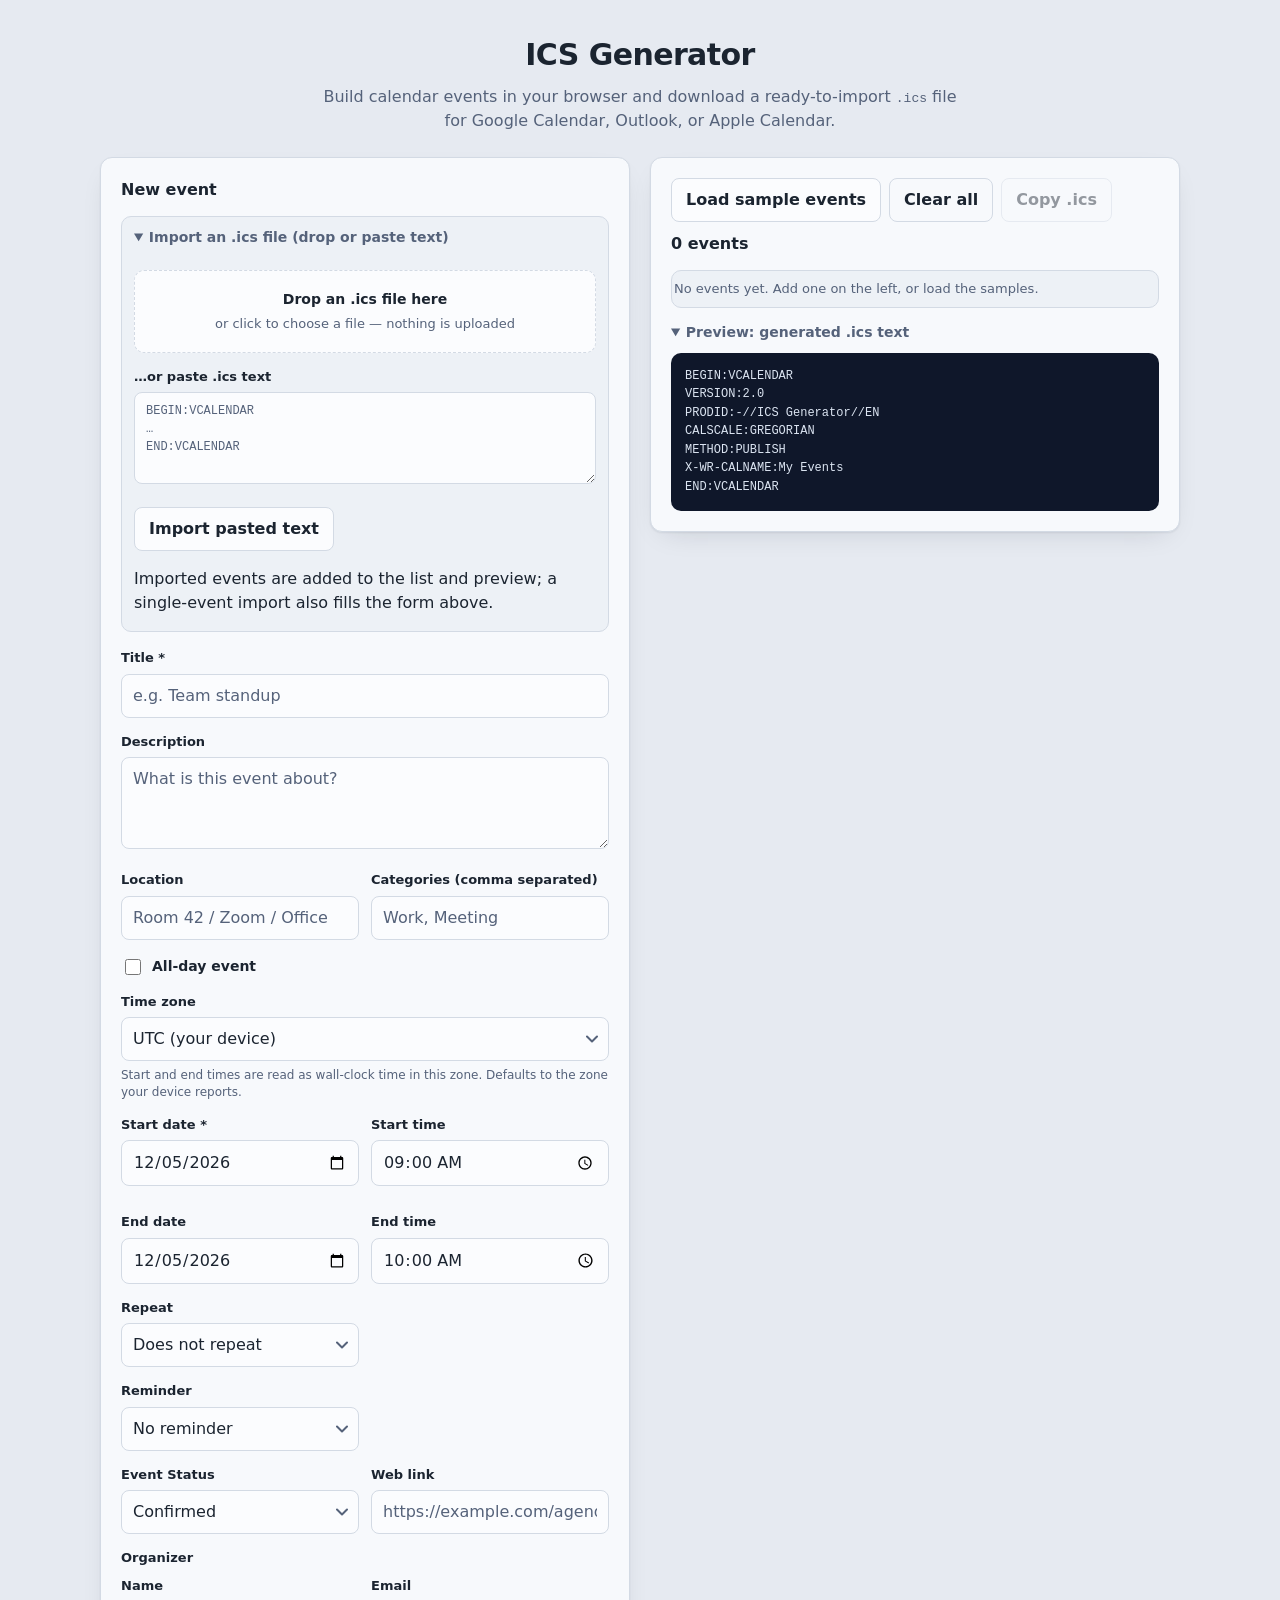
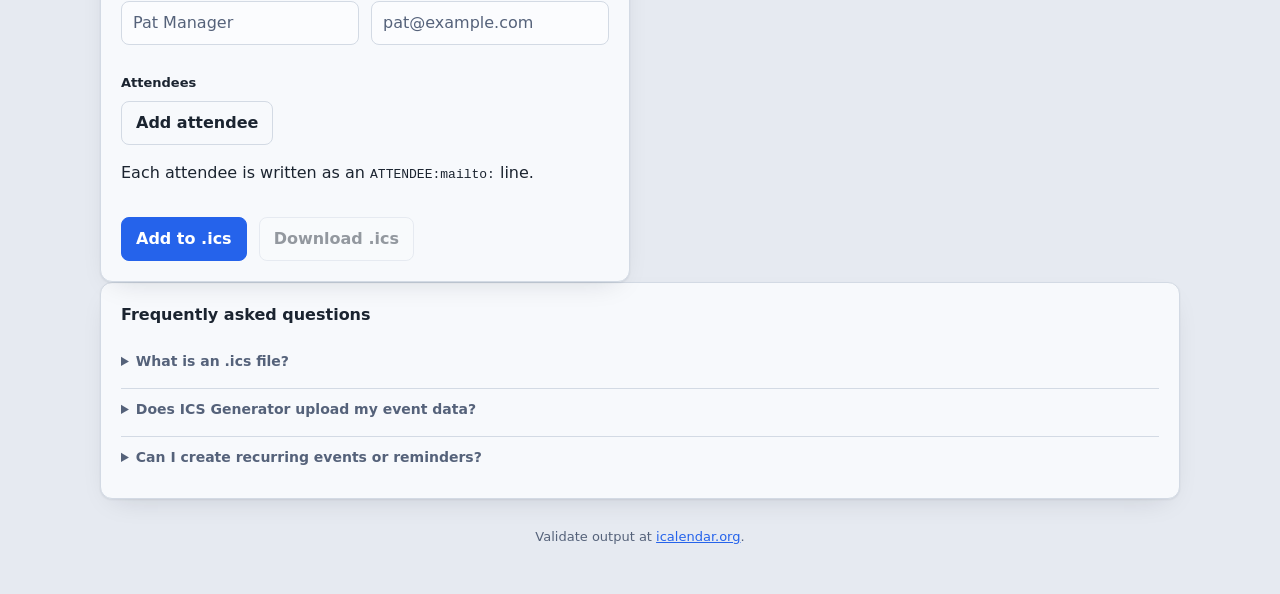
==== commit 36a7ecac: "clarify event status" ====
--- a/index.html
+++ b/index.html
@@ -200,7 +200,7 @@
 
         <div class="field-row">
           <div class="field">
-            <label for="status">Status</label>
+            <label for="status">Event Status</label>
             <select id="status">
               <option value="CONFIRMED" selected>Confirmed</option>
               <option value="TENTATIVE">Tentative</option>
--- a/styles.css
+++ b/styles.css
@@ -1,9 +1,3 @@
-/*
- * A soft, slightly-dark light theme. Three surface levels keep depth without
- * going full dark: --bg (page) → --panel (cards) → --surface (inset rows,
- * import box) → --field (inputs/buttons). Text pairs were chosen to clear
- * WCAG AA (≥4.5:1) for body/small text and muted text on every surface.
- */
 :root {
   --bg: #e6eaf1;
   --panel: #f7f9fc;
@@ -80,15 +74,14 @@
   border-color: var(--accent);
   box-shadow: 0 0 0 3px rgba(37, 99, 235, 0.15);
 }
-/* Custom select chevron: the native arrow sits flush against the right
- * border; drawing our own lets us keep a few px of padding to its right and
- * reserves matching text room via padding-right on every select. */
+
 .field select {
   appearance: none;
   -webkit-appearance: none;
   padding-right: 30px;
-  background: var(--field) url("data:image/svg+xml,%3Csvg xmlns='http://www.w3.org/2000/svg' width='12' height='8' viewBox='0 0 12 8'%3E%3Cpath d='M1 1.5l5 5 5-5' fill='none' stroke='%2355627a' stroke-width='2' stroke-linecap='round' stroke-linejoin='round'/%3E%3C/svg%3E") no-repeat right 3px center;
-}
+  background: var(--field) url("data:image/svg+xml,%3Csvg xmlns='http://www.w3.org/2000/svg' width='12' height='8' viewBox='0 0 12 8'%3E%3Cpath d='M1 1.5l5 5 5-5' fill='none' stroke='%2355627a' stroke-width='2' stroke-linecap='round' stroke-linejoin='round'/%3E%3C/svg%3E") no-repeat right 10px center;
+}
+
 textarea { resize: vertical; }
 .field .hint { margin: 6px 0 0; font-size: 12px; line-height: 1.4; color: var(--muted); }
 
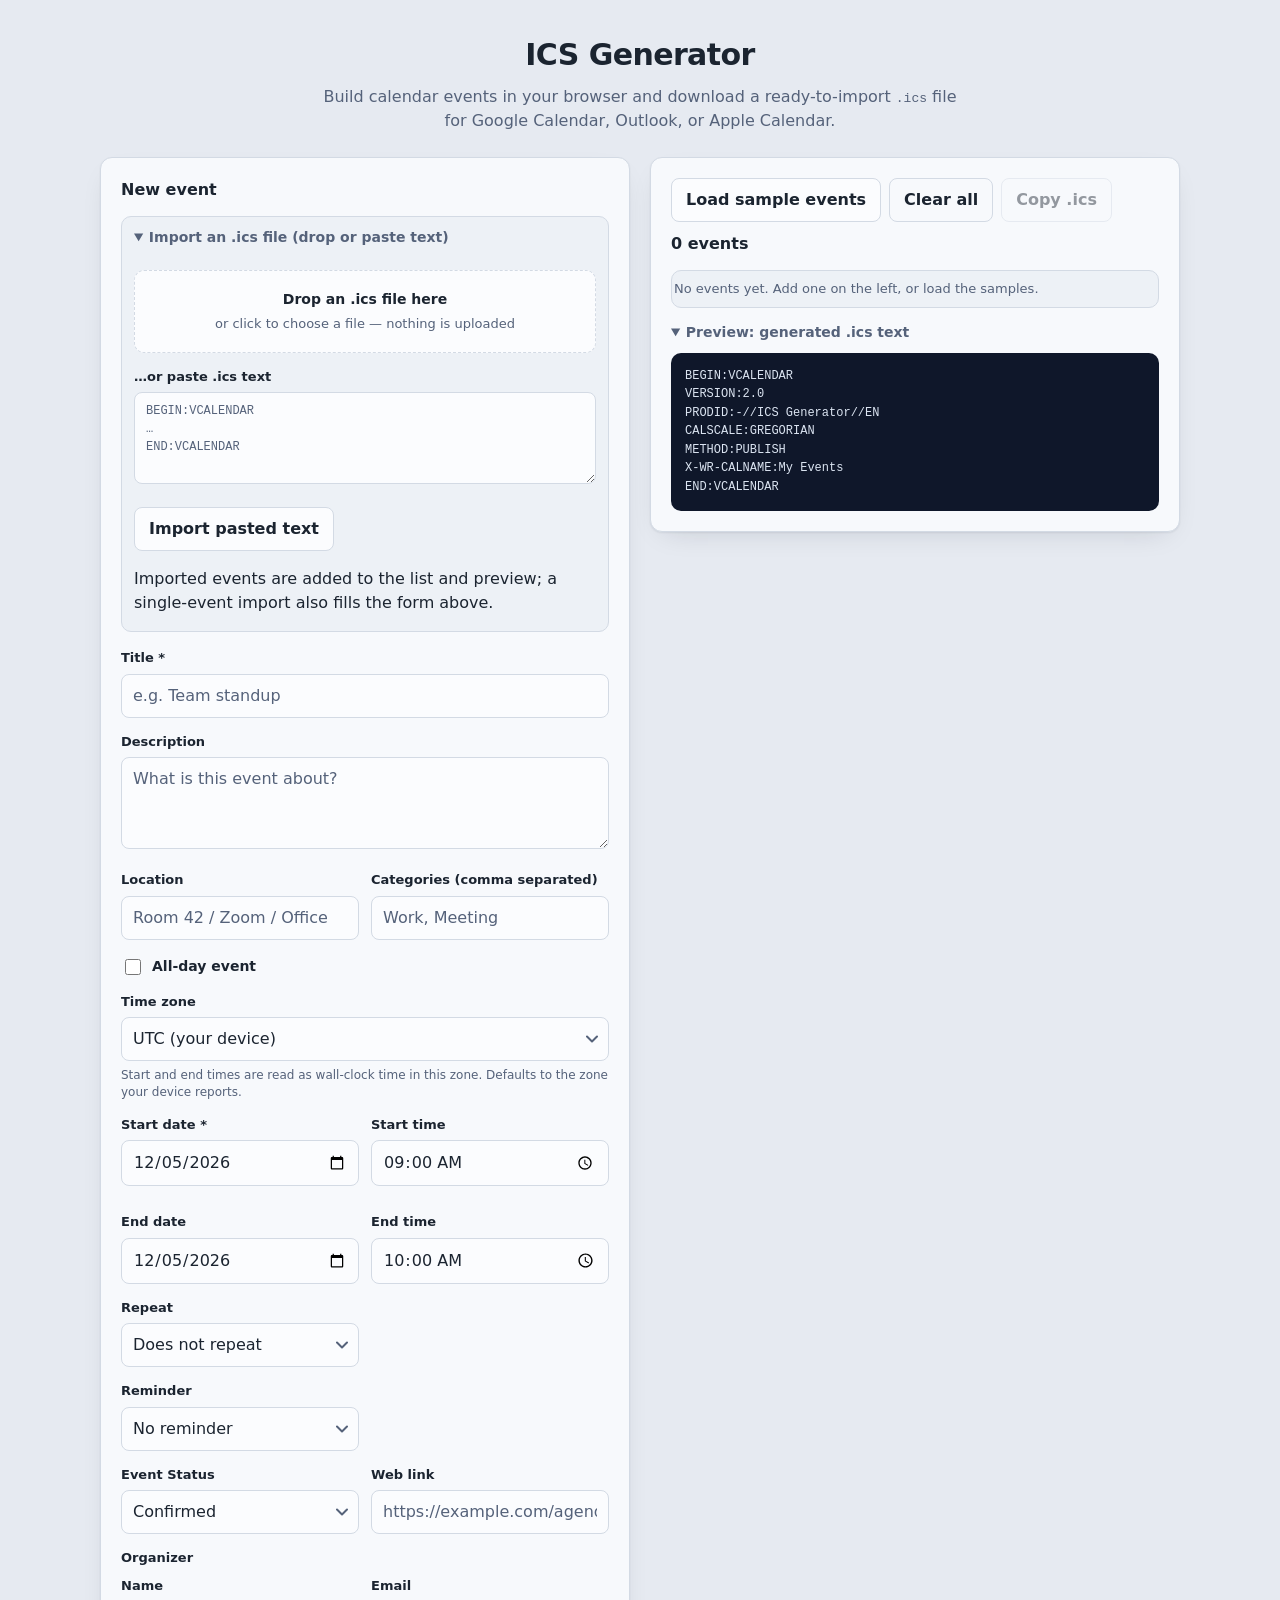
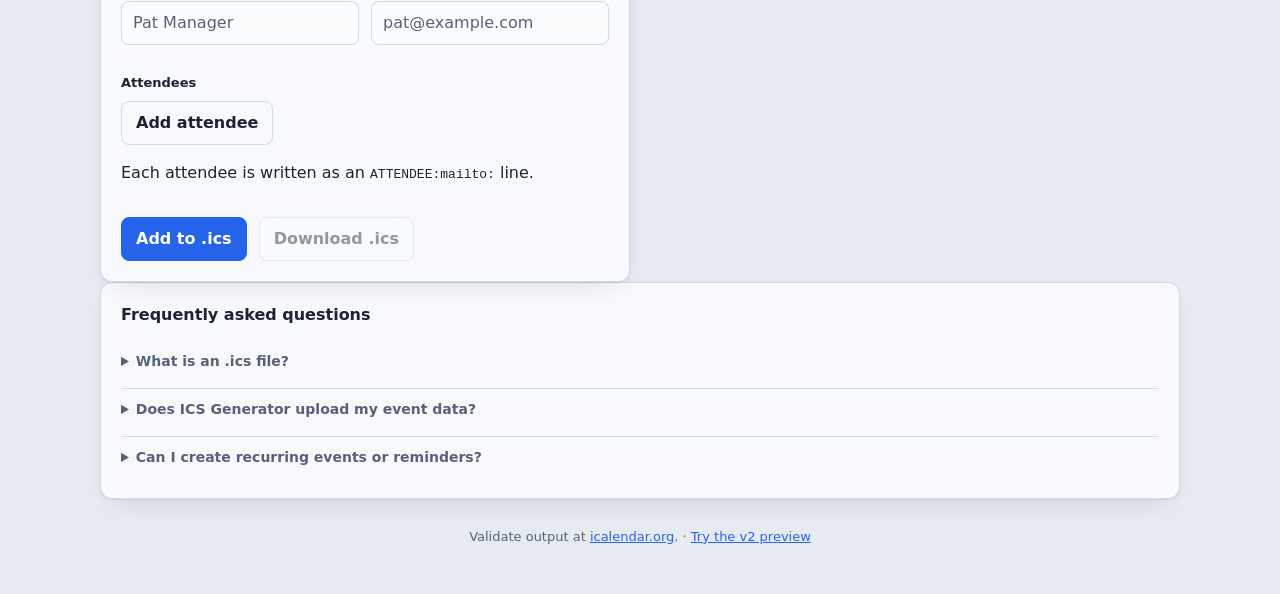
==== commit d928d779: "fix(v2): point v2 metadata at /v2/ and cross-link versions" ====
--- a/index.html
+++ b/index.html
@@ -293,6 +293,7 @@
 
   <footer>
     Validate output at <a href="https://icalendar.org/validator.html" target="_blank" rel="noopener noreferrer">icalendar.org</a>.
+    · <a href="/v2/">Try the v2 preview</a>
   </footer>
 </div>
 
